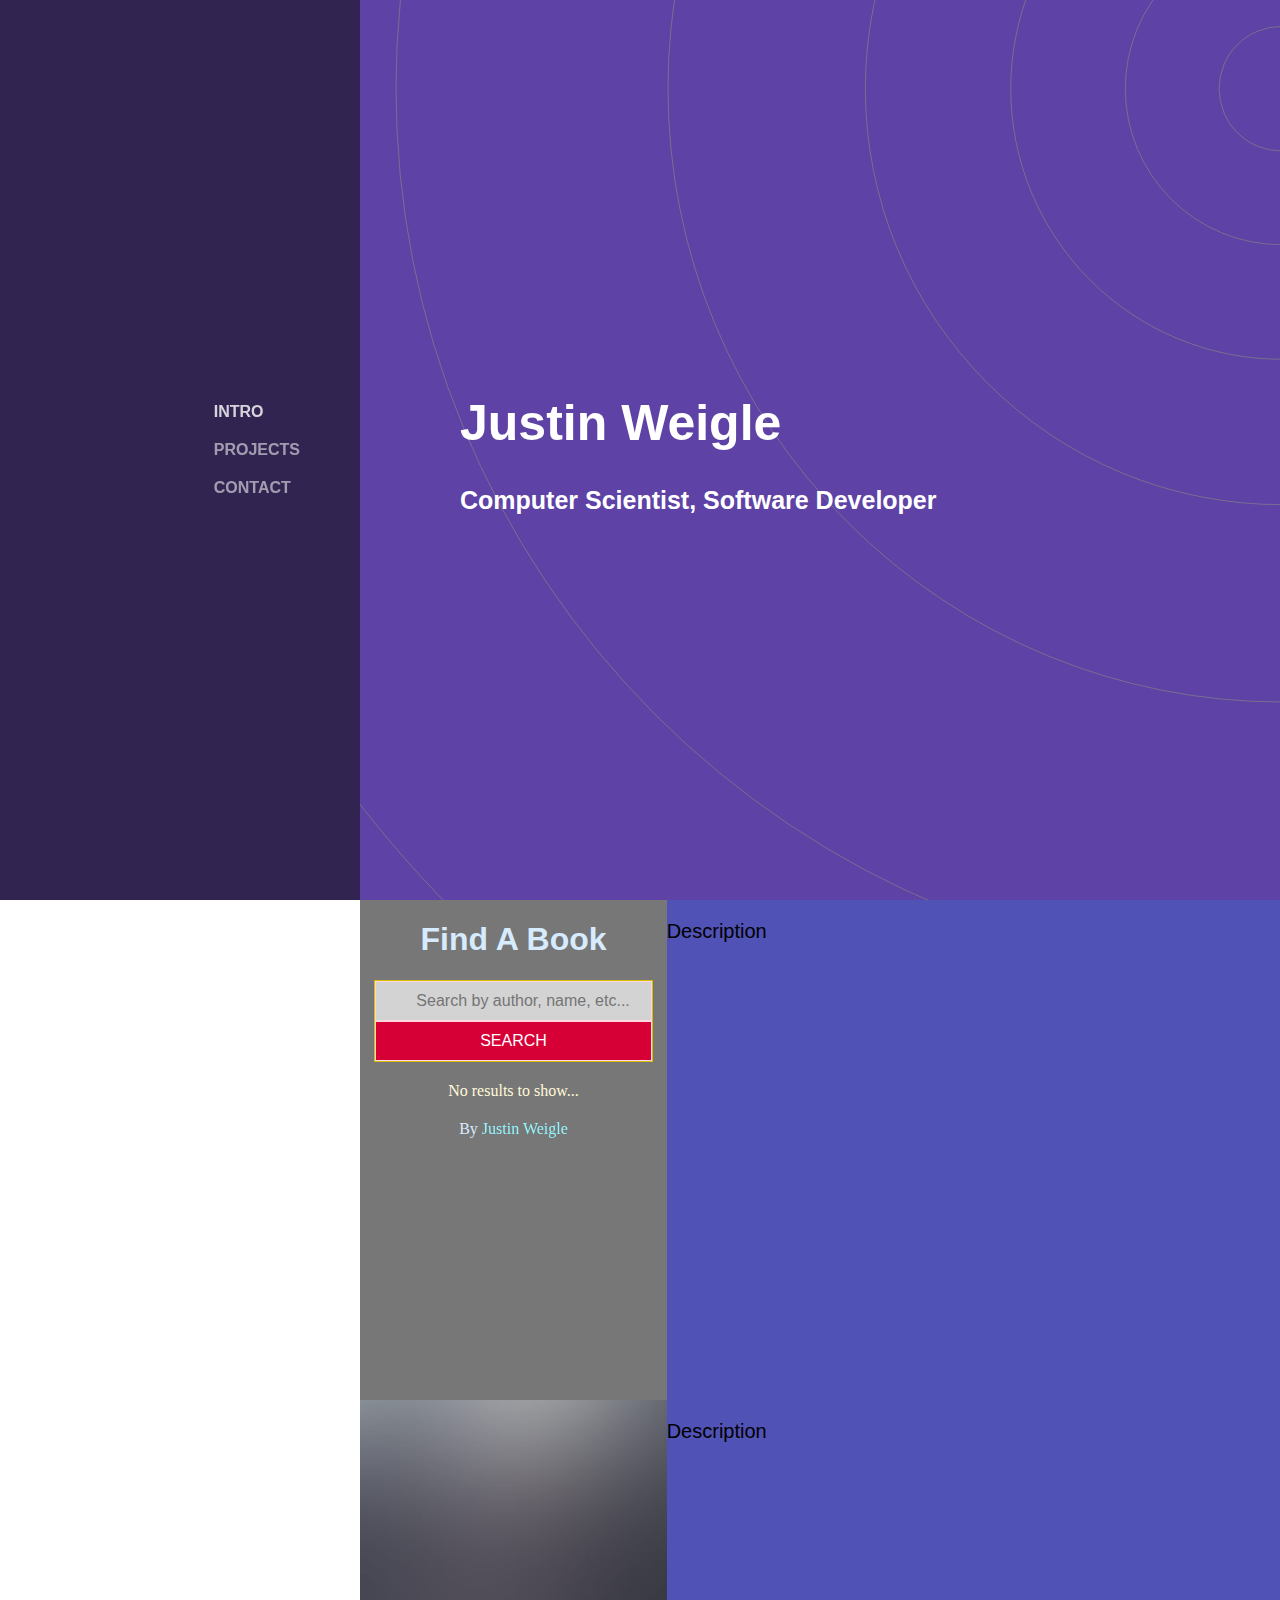
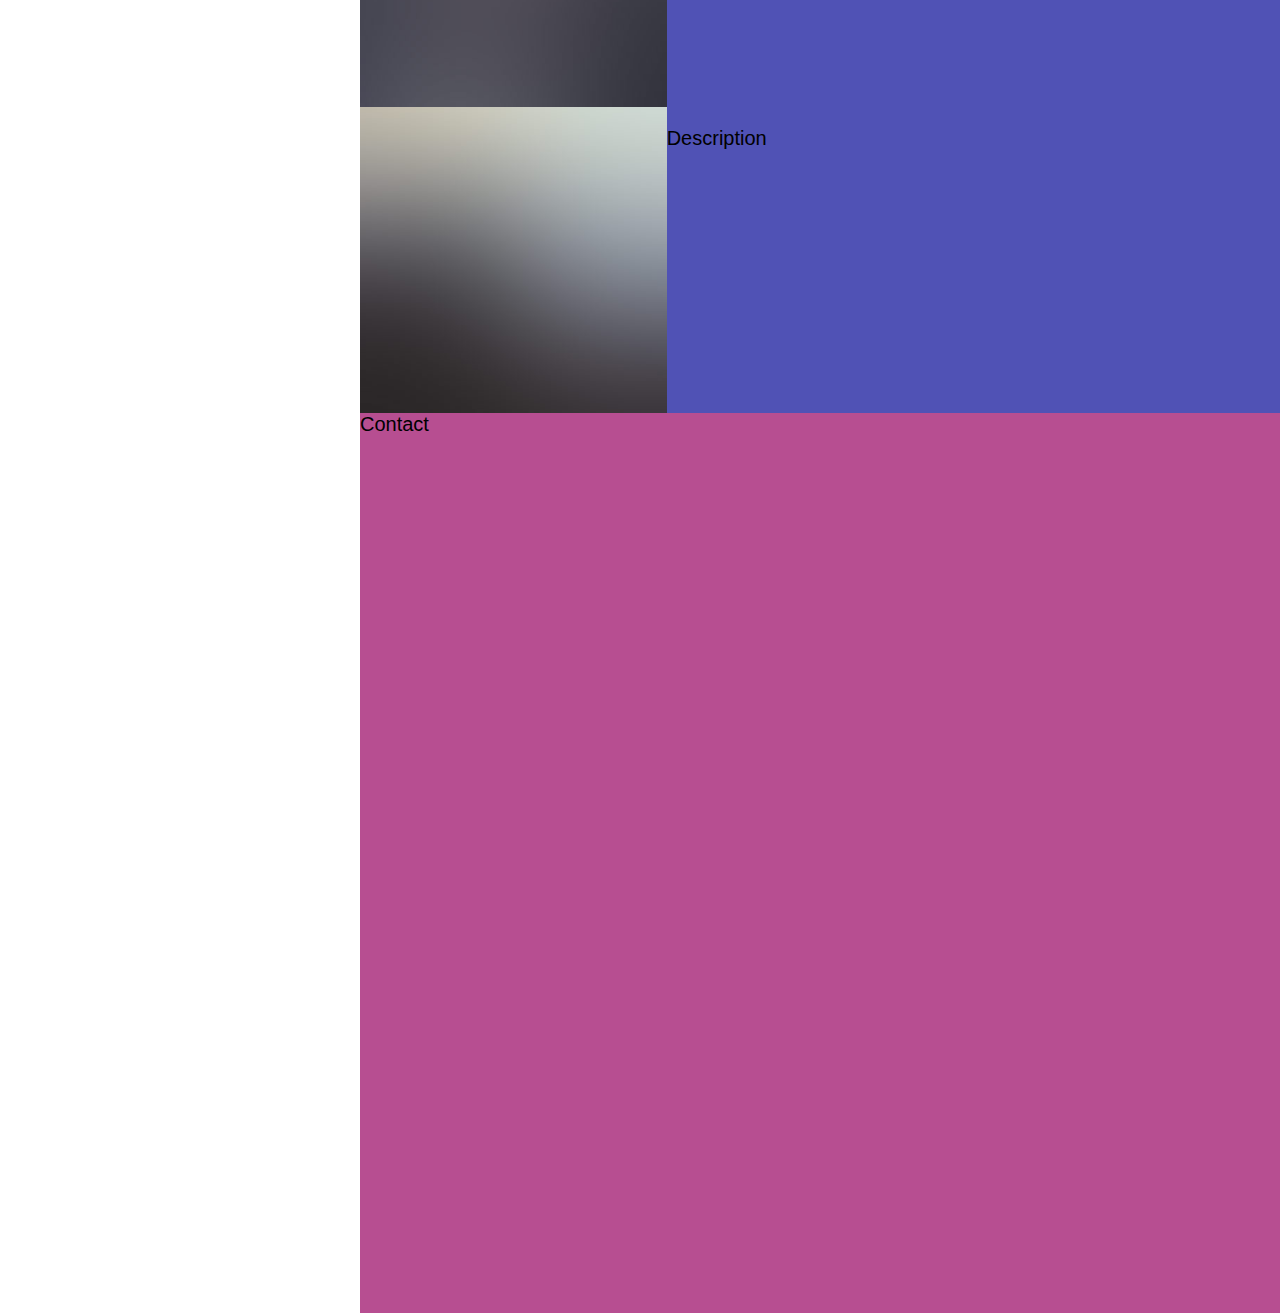
==== index.html @ fffc5324 "complete rework of things and added book finder iframe" ====
<!DOCTYPE HTML>

<html>
	<head>
		<title>Justin Weigle Portfolio</title>
		<meta charset="utf-8" />
		<meta name="viewport" content="width=device-width, initial-scale=1, user-scalable=no" />
		<link rel="stylesheet" href="css/main.css" />
		<!--noscript><link rel="stylesheet" href="css/noscript.css" /></noscript>-->
	</head>

	<body>
		<div class="wrapper">
			<!-- Sidebar / Header -->
			<section id="navigation">
				<div class="inner">
					<nav>
						<ul>
							<li>
                <a href="#hero" onclick="event.preventDefault(); setActiveNav(this); smoothScrollTo('hero');">Intro</a>
              </li>
							<li>
                <a href="#projects" onclick="event.preventDefault(); setActiveNav(this); smoothScrollTo('projects');">Projects</a>
              </li>
							<li>
                <a href="#contact" onclick="event.preventDefault(); setActiveNav(this); smoothScrollTo('contact');">Contact</a>
              </li>
						</ul>
					</nav>
				</div>
			</section>

      <!-- Content -->
			<div class="content-wrapper">

        <div id="hero" class="content-section">
          <div class="inner">
            <h1>Justin Weigle</h1>
            <h3>Computer Scientist, Software Developer</h3>
            <p>
            </p>
          </div>
        </div>

				<div id="projects" class="content-section">
					<div class="row">
						<div class="column">
							<div class="project-image">
								<iframe src="./projects/find-a-book/index.html" width="100%" height="500px"></iframe>
							</div>
						</div>
						<div class="double-column">
							<div class="project-description">
								<p>Description</p>
							</div>
						</div>
					</div>
					<div class="row">
						<div class="column">
							<div class="project-image">
								<img src="img/pic02.jpg"/>
							</div>
						</div>
						<div class="double-column">
							<div class="project-description">
								<p>Description</p>
							</div>
						</div>
					</div>
					<div class="row">
						<div class="column">
							<div class="project-image">
								<img src="img/pic03.jpg"/>
							</div>
						</div>
						<div class="double-column">
							<div class="project-description">
                <p>Description</p>
							</div>
						</div>
					</div>
				</div>

				<div id="contact" class="content-section">
					<div class="row">
						<div class="column">
							Contact
						</div>
					</div>
				</div>

			</div>
		</div>

		<script src="js/main.js"></script>
	</body>
</html>
---- css/main.css ----
html {
  font-size: 1.25em;
}

body {
  margin: 0;
  padding: 0;
}

.wrapper {
  margin: 0;
  padding: 0;
  width: 100%;
  font-family: Arial, Helvetica, sans-serif;
}
.wrapper iframe {
  border: none;
}

.row {
  display: flex;
  flex-direction: row;
  flex-wrap: wrap;
  width: 100%;
  min-height: 100px;
}

.column {
  display: flex;
  flex-direction: column;
  flex-basis: 100%;
}

.double-column {
  display: flex;
  flex-direction: column;
}

#navigation {
  display: none;
  position: fixed;
  top: 0;
  left: 0;
  background-color: #312450;
}
#navigation nav ul {
  list-style: none;
  padding: 0;
}
#navigation nav ul li {
  display: inline;
  margin: 1rem;
  padding: 0;
}
#navigation nav ul li.active a {
  filter: opacity(80%);
}
#navigation nav ul li a {
  display: inline;
  font-size: 0.8rem;
  font-weight: bold;
  text-decoration: none;
  text-transform: uppercase;
  color: white;
  filter: opacity(55%);
}
#navigation nav ul li a:hover {
  filter: opacity(90%);
}

@media screen and (min-width: 736px) {
  .column {
    flex: 1;
  }

  .double-column {
    flex: 2;
  }

  #navigation {
    display: flex;
    flex-direction: row;
    width: 100%;
    height: 3rem;
    justify-content: center;
  }

  .content-wrapper {
    margin-top: 3rem;
  }
}
@media screen and (min-width: 1280px) {
  #navigation {
    flex-direction: column;
    width: 18rem;
    height: 100vh;
    align-items: flex-end;
  }
  #navigation .inner {
    margin-right: 2rem;
  }
  #navigation .inner nav ul {
    text-align: right;
  }
  #navigation .inner nav ul li {
    display: flex;
  }

  .content-wrapper {
    width: calc(100%-18rem);
    margin-top: 0;
    margin-left: 18rem;
  }
}
.content-wrapper {
  display: flex;
  flex-direction: column;
}

#hero {
  min-height: 100vh;
  display: flex;
  align-items: center;
  background-color: #5E42A6;
  color: white;
  background-attachment: fixed;
  background-image: url("../img/circles.svg");
  background-position: top right;
  background-repeat: no-repeat;
  background-size: 100% 100%;
}
#hero .inner {
  margin: 5rem;
}
#hero .inner h1 {
  font-size: 2.5rem;
}
#hero .inner h3 {
  font-size: 1.25rem;
}

#projects {
  min-height: 100vh;
  background-color: #5052B5;
  display: flex;
  flex-direction: column;
}
#projects .project-image {
  display: flex;
  width: 100%;
  min-width: 300px;
}
#projects .project-image img {
  width: 100%;
  min-width: 300px;
}

#contact {
  min-height: 100vh;
  background-color: #B74E91;
}

/*#hero {
  min-height: 100vh;
  background: color(accent1);
  background-attachment: fixed;
  background-image: url("../img/circles.svg");
  background-position: top right;
  background-repeat: no-repeat;
  background-size: 100% 100%;

  font-family: arial;
  color: white;

  > .inner {
    display: flex;
    flex-direction: column;
    justify-content: center;
    padding: 0 5em 0 5em;
    width: calc(100% - 10em);
    min-height: 100%;
  }
  h1 {
    font-size: 2.5em;
  }
  h3 {
    font-size: 1.25em;
  }
}

#projects {
  min-height: 100vh;
  background: color(accent2-alt);

  .project-image {
    img {
      max-width: 100%;
    }
  }
}

#blog {
  min-height: 100vh;
  background: color(accent2-alt);
}

#contact {
  min-height: 100vh;
  background: color(accent3-alt);
}

#navigation {
  position: fixed;
  top: 0;
  left: 0;
  background: color(bg);
  height: 50px;
  width: 100%;
  overflow-x: hidden;
  overflow-y: auto;

  nav {
    ul {
      list-style: none;
      padding: 0;

      li {
        margin: 1.5em 0 0 0;
        list-style-type: none;
        padding: 0;
        position: relative;

        &:first-child {
          margin: 0;
        }
      }
    }

    a {
      border: 0;
      display: block;
      font-size: 0.6em;
      font-weight: bold;
      letter-spacing: 0.25em;
      line-height: 1.75;
      outline: 0;
      padding: 1.35em 0;
      position: relative;
      text-decoration: none;
      text-transform: uppercase;

      &:link, &:visited {
        color: gray;
      }
      &:hover {
        color: white;
      }
      &:active {
        color: color(accent1);
      }
    }
  }

}

.content-wrapper {
  display: flex;
  flex-direction: column;
  flex-basis: 100%;
}

.row {
  display: flex;
  flex-direction: row;
  flex-wrap: wrap;
  width: 100%;
  min-height: 100px;
}

.column {
  display: flex;
  flex-direction: column;
  flex-basis: 100%;
}

@media screen and (max-width: $widthSmall) {
  #navigation {
    display: none;
  }
}

@media screen and (min-width: $widthSmall) and (max-width: $widthLarge) {
  .content-wrapper {
    margin-top: 50px;
  }

  #navigation {
    overflow: hidden;
    display: flex;
    flex-direction: column;
    justify-content: center;
    align-items: center;
    max-height: 50px;

    ul {
      padding: 0;
      margin: 0;
    }

    li {
      max-height: 50px;
      font-family: arial;
      font-size: 1.25em;
      display: inline-flex;
      margin: 0;

      a {
        padding: 0;
        margin: 1em;
      }
    }
  }
}

@media screen and (min-width: $widthSmall) {
  .column {
    flex: 1;
  }
  .double-column {
    flex: 2;
  }
}

@media screen and (min-width: $widthLarge) {
  .content-wrapper {
    font-size: 22px;
    margin-left: 18em;
  }

  #navigation {
    position: fixed;
    top: 0;
    left: 0;
    display: flex;
    align-items: center;
    text-align: right;
    font-family: arial;
    font-size: 22px;
    width: 18em;
    height: 100vh;

    > .inner {
      display: flex;
      flex-direction: column;
      justify-content: center;
      padding: 0 2.5em 0 2.5em;
      width: calc(100% - 5em);
      min-height: 100%;
    }

    nav a {
      transition: color 0.2s ease;
    }

    nav a:after {
      background-image: linear-gradient(to right, #5e42a6, #b74e91);
      transition: max-width 0.2s ease;
    }
    nav a:before {
      background: #3c2c62;
    }
    nav a:before, nav a:after {
			border-radius: 0.2em;
			bottom: 0;
			content: '';
			height: 0.2em;
			position: absolute;
			right: 0;
			width: 100%;
    }

    nav a.active:after {
      max-width: 100%;
    }
  }
}

*/

/*# sourceMappingURL=main.css.map */
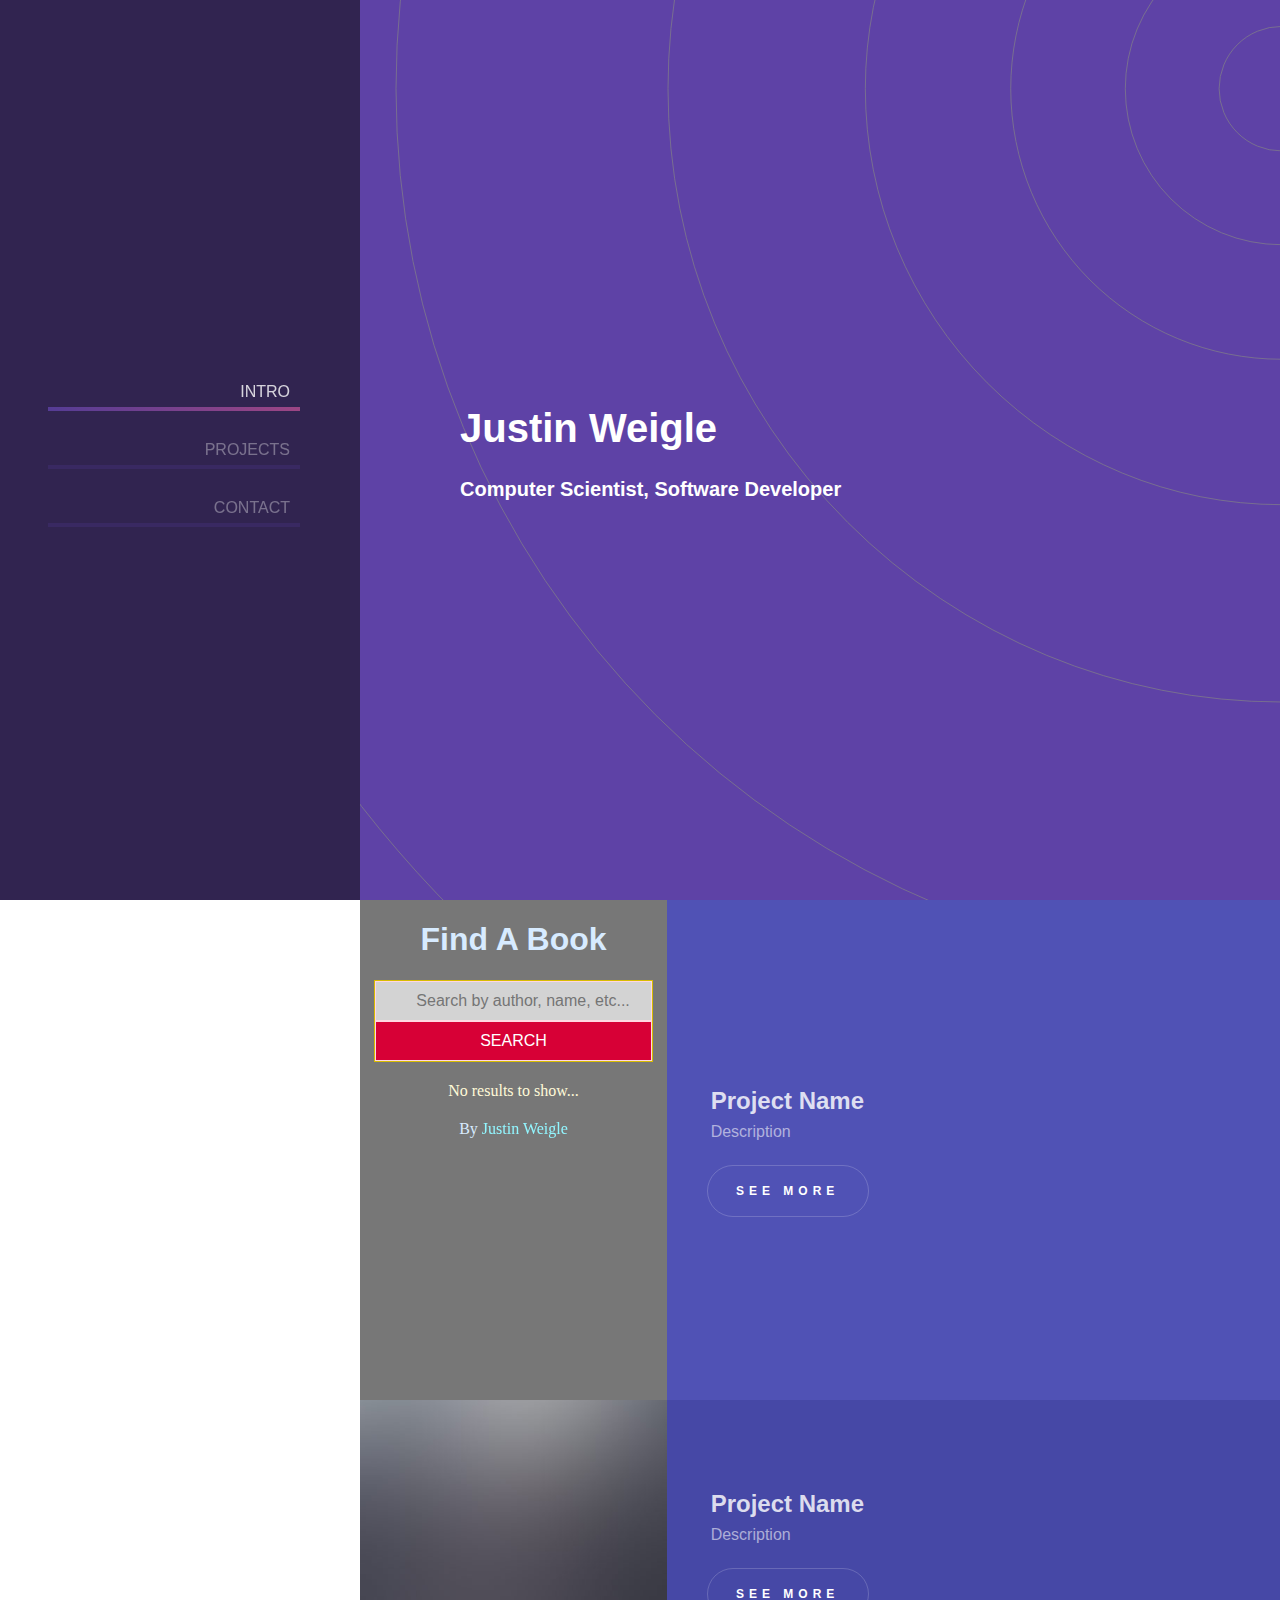
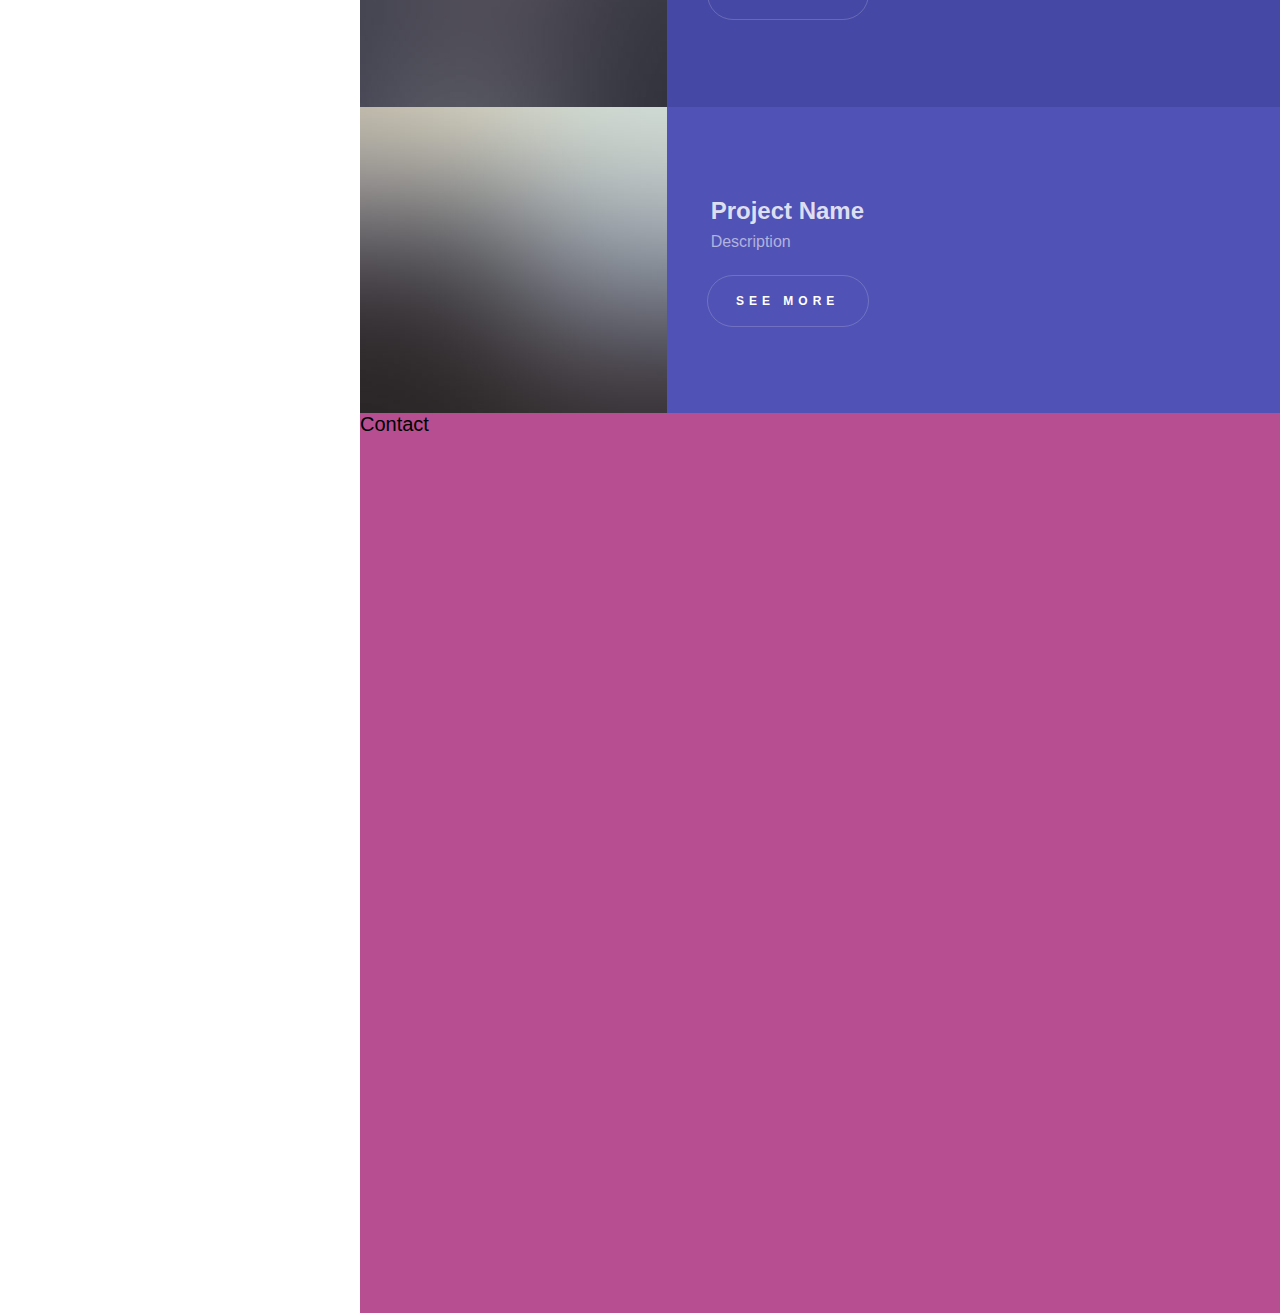
==== commit ac3e16b4: "updated active nav handling, converted projects to grid, added 'buttons' with placeholder links" ====
--- a/index.html
+++ b/index.html
@@ -35,58 +35,42 @@
 
         <div id="hero" class="content-section">
           <div class="inner">
-            <h1>Justin Weigle</h1>
-            <h3>Computer Scientist, Software Developer</h3>
+            <h1>Justin&nbsp;Weigle</h1>
+            <h3>Computer&nbsp;Scientist, Software&nbsp;Developer</h3>
             <p>
             </p>
           </div>
         </div>
 
 				<div id="projects" class="content-section">
-					<div class="row">
-						<div class="column">
-							<div class="project-image">
-								<iframe src="./projects/find-a-book/index.html" width="100%" height="500px"></iframe>
-							</div>
-						</div>
-						<div class="double-column">
-							<div class="project-description">
-								<p>Description</p>
-							</div>
-						</div>
-					</div>
-					<div class="row">
-						<div class="column">
-							<div class="project-image">
-								<img src="img/pic02.jpg"/>
-							</div>
-						</div>
-						<div class="double-column">
-							<div class="project-description">
-								<p>Description</p>
-							</div>
-						</div>
-					</div>
-					<div class="row">
-						<div class="column">
-							<div class="project-image">
-								<img src="img/pic03.jpg"/>
-							</div>
-						</div>
-						<div class="double-column">
-							<div class="project-description">
-                <p>Description</p>
-							</div>
-						</div>
-					</div>
+          <div class="project-image">
+            <iframe src="./projects/find-a-book/index.html" width="100%" height="500px"></iframe>
+          </div>
+          <div class="project-description">
+            <h2>Project Name</h2>
+            <p>Description</p>
+            <a href="https://j-weigle.github.io/projects/find-a-book" class="button">SEE MORE</a>
+          </div>
+          <div class="project-image">
+            <img src="img/pic02.jpg"/>
+          </div>
+          <div class="project-description">
+            <h2>Project Name</h2>
+            <p>Description</p>
+            <a href="https://j-weigle.github.io/projects/find-a-book" class="button">SEE MORE</a>
+          </div>
+          <div class="project-image">
+            <img src="img/pic03.jpg"/>
+          </div>
+          <div class="project-description">
+            <h2>Project Name</h2>
+            <p>Description</p>
+            <a href="https://j-weigle.github.io/projects/find-a-book" class="button">SEE MORE</a>
+          </div>
 				</div>
 
 				<div id="contact" class="content-section">
-					<div class="row">
-						<div class="column">
-							Contact
-						</div>
-					</div>
+          Contact
 				</div>
 
 			</div>
--- a/css/main.css
+++ b/css/main.css
@@ -15,25 +15,6 @@
 }
 .wrapper iframe {
   border: none;
-}
-
-.row {
-  display: flex;
-  flex-direction: row;
-  flex-wrap: wrap;
-  width: 100%;
-  min-height: 100px;
-}
-
-.column {
-  display: flex;
-  flex-direction: column;
-  flex-basis: 100%;
-}
-
-.double-column {
-  display: flex;
-  flex-direction: column;
 }
 
 #navigation {
@@ -42,6 +23,7 @@
   top: 0;
   left: 0;
   background-color: #312450;
+  justify-content: center;
 }
 #navigation nav ul {
   list-style: none;
@@ -58,69 +40,26 @@
 #navigation nav ul li a {
   display: inline;
   font-size: 0.8rem;
-  font-weight: bold;
   text-decoration: none;
   text-transform: uppercase;
   color: white;
-  filter: opacity(55%);
-}
-#navigation nav ul li a:hover {
-  filter: opacity(90%);
-}
-
-@media screen and (min-width: 736px) {
-  .column {
-    flex: 1;
-  }
-
-  .double-column {
-    flex: 2;
-  }
-
-  #navigation {
-    display: flex;
-    flex-direction: row;
-    width: 100%;
-    height: 3rem;
-    justify-content: center;
-  }
-
-  .content-wrapper {
-    margin-top: 3rem;
-  }
-}
-@media screen and (min-width: 1280px) {
-  #navigation {
-    flex-direction: column;
-    width: 18rem;
-    height: 100vh;
-    align-items: flex-end;
-  }
-  #navigation .inner {
-    margin-right: 2rem;
-  }
-  #navigation .inner nav ul {
-    text-align: right;
-  }
-  #navigation .inner nav ul li {
-    display: flex;
-  }
-
-  .content-wrapper {
-    width: calc(100%-18rem);
-    margin-top: 0;
-    margin-left: 18rem;
-  }
-}
+  filter: opacity(35%);
+}
+@media (hover: hover) and (pointer: fine) {
+  #navigation nav ul li a:hover {
+    filter: opacity(90%);
+  }
+}
+
 .content-wrapper {
   display: flex;
   flex-direction: column;
 }
 
 #hero {
+  display: flex;
+  align-items: center;
   min-height: 100vh;
-  display: flex;
-  align-items: center;
   background-color: #5E42A6;
   color: white;
   background-attachment: fixed;
@@ -130,29 +69,48 @@
   background-size: 100% 100%;
 }
 #hero .inner {
-  margin: 5rem;
+  margin: 1.25rem;
 }
 #hero .inner h1 {
-  font-size: 2.5rem;
+  font-size: 1.8rem;
 }
 #hero .inner h3 {
-  font-size: 1.25rem;
+  font-size: 0.9rem;
 }
 
 #projects {
-  min-height: 100vh;
+  display: grid;
+  grid-template-columns: auto;
   background-color: #5052B5;
-  display: flex;
-  flex-direction: column;
+}
+#projects div {
+  display: flex;
 }
 #projects .project-image {
-  display: flex;
   width: 100%;
   min-width: 300px;
 }
 #projects .project-image img {
   width: 100%;
-  min-width: 300px;
+}
+#projects .project-description {
+  display: flex;
+  flex-direction: column;
+  justify-content: center;
+  padding: 1rem 2rem;
+}
+#projects .project-description h2 {
+  color: #FFFFFFd0;
+  margin: 0.2rem;
+  font-size: 1.2rem;
+}
+#projects .project-description p {
+  color: #FFFFFF90;
+  margin: 0.2rem;
+  font-size: 0.8rem;
+}
+#projects .project-description a {
+  margin-top: 1rem;
 }
 
 #contact {
@@ -160,231 +118,130 @@
   background-color: #B74E91;
 }
 
-/*#hero {
-  min-height: 100vh;
-  background: color(accent1);
-  background-attachment: fixed;
-  background-image: url("../img/circles.svg");
-  background-position: top right;
-  background-repeat: no-repeat;
-  background-size: 100% 100%;
-
-  font-family: arial;
-  color: white;
-
-  > .inner {
-    display: flex;
-    flex-direction: column;
-    justify-content: center;
-    padding: 0 5em 0 5em;
-    width: calc(100% - 10em);
-    min-height: 100%;
-  }
-  h1 {
-    font-size: 2.5em;
-  }
-  h3 {
-    font-size: 1.25em;
-  }
-}
-
-#projects {
-  min-height: 100vh;
-  background: color(accent2-alt);
-
-  .project-image {
-    img {
-      max-width: 100%;
-    }
-  }
-}
-
 #blog {
   min-height: 100vh;
-  background: color(accent2-alt);
-}
-
-#contact {
-  min-height: 100vh;
-  background: color(accent3-alt);
-}
-
-#navigation {
-  position: fixed;
-  top: 0;
-  left: 0;
-  background: color(bg);
-  height: 50px;
-  width: 100%;
-  overflow-x: hidden;
-  overflow-y: auto;
-
-  nav {
-    ul {
-      list-style: none;
-      padding: 0;
-
-      li {
-        margin: 1.5em 0 0 0;
-        list-style-type: none;
-        padding: 0;
-        position: relative;
-
-        &:first-child {
-          margin: 0;
-        }
-      }
-    }
-
-    a {
-      border: 0;
-      display: block;
-      font-size: 0.6em;
-      font-weight: bold;
-      letter-spacing: 0.25em;
-      line-height: 1.75;
-      outline: 0;
-      padding: 1.35em 0;
-      position: relative;
-      text-decoration: none;
-      text-transform: uppercase;
-
-      &:link, &:visited {
-        color: gray;
-      }
-      &:hover {
-        color: white;
-      }
-      &:active {
-        color: color(accent1);
-      }
-    }
-  }
-
-}
-
-.content-wrapper {
-  display: flex;
-  flex-direction: column;
-  flex-basis: 100%;
-}
-
-.row {
-  display: flex;
-  flex-direction: row;
-  flex-wrap: wrap;
-  width: 100%;
-  min-height: 100px;
-}
-
-.column {
-  display: flex;
-  flex-direction: column;
-  flex-basis: 100%;
-}
-
-@media screen and (max-width: $widthSmall) {
+}
+
+.button {
+  width: 8rem;
+  height: 2.5rem;
+  line-height: 2.5rem;
+  background-color: transparent;
+  border: 1px solid #FFFFFF2F;
+  border-radius: 3rem;
+  color: white;
+  cursor: pointer;
+  font-size: 0.6rem;
+  font-weight: bold;
+  letter-spacing: 0.25rem;
+  outline: 0;
+  text-align: center;
+  text-decoration: none;
+  text-transform: uppercase;
+  white-space: nowrap;
+}
+
+@media screen and (min-width: 360px) {
+  #hero .inner {
+    margin: 2rem;
+  }
+}
+@media screen and (min-width: 736px) {
+  #projects {
+    grid-template-columns: 1fr 2fr;
+  }
+  #projects div:nth-of-type(4n) {
+    background-color: #4648a6;
+  }
+
   #navigation {
-    display: none;
-  }
-}
-
-@media screen and (min-width: $widthSmall) and (max-width: $widthLarge) {
+    display: flex;
+    width: 100%;
+    height: 3rem;
+  }
+
   .content-wrapper {
-    margin-top: 50px;
-  }
-
+    margin-top: 3rem;
+  }
+
+  #hero .inner {
+    margin: 5rem;
+  }
+  #hero .inner h1 {
+    font-size: 2rem;
+  }
+  #hero .inner h3 {
+    font-size: 1rem;
+  }
+}
+@media screen and (min-width: 1280px) {
   #navigation {
-    overflow: hidden;
-    display: flex;
     flex-direction: column;
-    justify-content: center;
-    align-items: center;
-    max-height: 50px;
-
-    ul {
-      padding: 0;
-      margin: 0;
-    }
-
-    li {
-      max-height: 50px;
-      font-family: arial;
-      font-size: 1.25em;
-      display: inline-flex;
-      margin: 0;
-
-      a {
-        padding: 0;
-        margin: 1em;
-      }
-    }
-  }
-}
-
-@media screen and (min-width: $widthSmall) {
-  .column {
-    flex: 1;
-  }
-  .double-column {
-    flex: 2;
-  }
-}
-
-@media screen and (min-width: $widthLarge) {
+    width: 18rem;
+    height: 100vh;
+    align-items: flex-end;
+  }
+  #navigation .inner {
+    margin-right: 2rem;
+    width: calc(100% - 2rem);
+  }
+  #navigation .inner nav ul {
+    text-align: right;
+  }
+  #navigation .inner nav ul li {
+    display: block;
+  }
+  #navigation .inner nav ul li a {
+    display: block;
+    padding: 0.5rem;
+  }
+  #navigation .inner nav ul li a:after {
+    background-image: linear-gradient(to right, #5E42A6, #B74E91);
+    transition: width 0.75s ease;
+    width: 0;
+  }
+  #navigation .inner nav ul li a:before {
+    background: #493382;
+    width: 90%;
+  }
+  #navigation .inner nav ul li a:after, #navigation .inner nav ul li a:before {
+    bottom: 0;
+    content: "";
+    height: 0.2rem;
+    position: absolute;
+    right: 0;
+  }
+  #navigation .inner nav ul li.active a:after {
+    width: 90%;
+  }
+
   .content-wrapper {
-    font-size: 22px;
-    margin-left: 18em;
-  }
-
+    width: calc(100%-18rem);
+    margin-top: 0;
+    margin-left: 18rem;
+  }
+}
+@media screen and (min-width: 1680px) {
   #navigation {
-    position: fixed;
-    top: 0;
-    left: 0;
-    display: flex;
-    align-items: center;
-    text-align: right;
-    font-family: arial;
-    font-size: 22px;
-    width: 18em;
-    height: 100vh;
-
-    > .inner {
-      display: flex;
-      flex-direction: column;
-      justify-content: center;
-      padding: 0 2.5em 0 2.5em;
-      width: calc(100% - 5em);
-      min-height: 100%;
-    }
-
-    nav a {
-      transition: color 0.2s ease;
-    }
-
-    nav a:after {
-      background-image: linear-gradient(to right, #5e42a6, #b74e91);
-      transition: max-width 0.2s ease;
-    }
-    nav a:before {
-      background: #3c2c62;
-    }
-    nav a:before, nav a:after {
-			border-radius: 0.2em;
-			bottom: 0;
-			content: '';
-			height: 0.2em;
-			position: absolute;
-			right: 0;
-			width: 100%;
-    }
-
-    nav a.active:after {
-      max-width: 100%;
-    }
-  }
-}
-
-*/
+    width: 20rem;
+  }
+
+  #navigation nav ul li a {
+    font-size: 1rem;
+  }
+
+  .content-wrapper {
+    width: calc(100%-20rem);
+    margin-left: 20rem;
+  }
+
+  #hero .inner h1 {
+    font-size: 2.5rem;
+  }
+  #hero .inner h3 {
+    font-size: 1.25rem;
+  }
+}
+/* TODO set #hero h1 and h3 font size in width-large to current default, and lower the default */
 
 /*# sourceMappingURL=main.css.map */
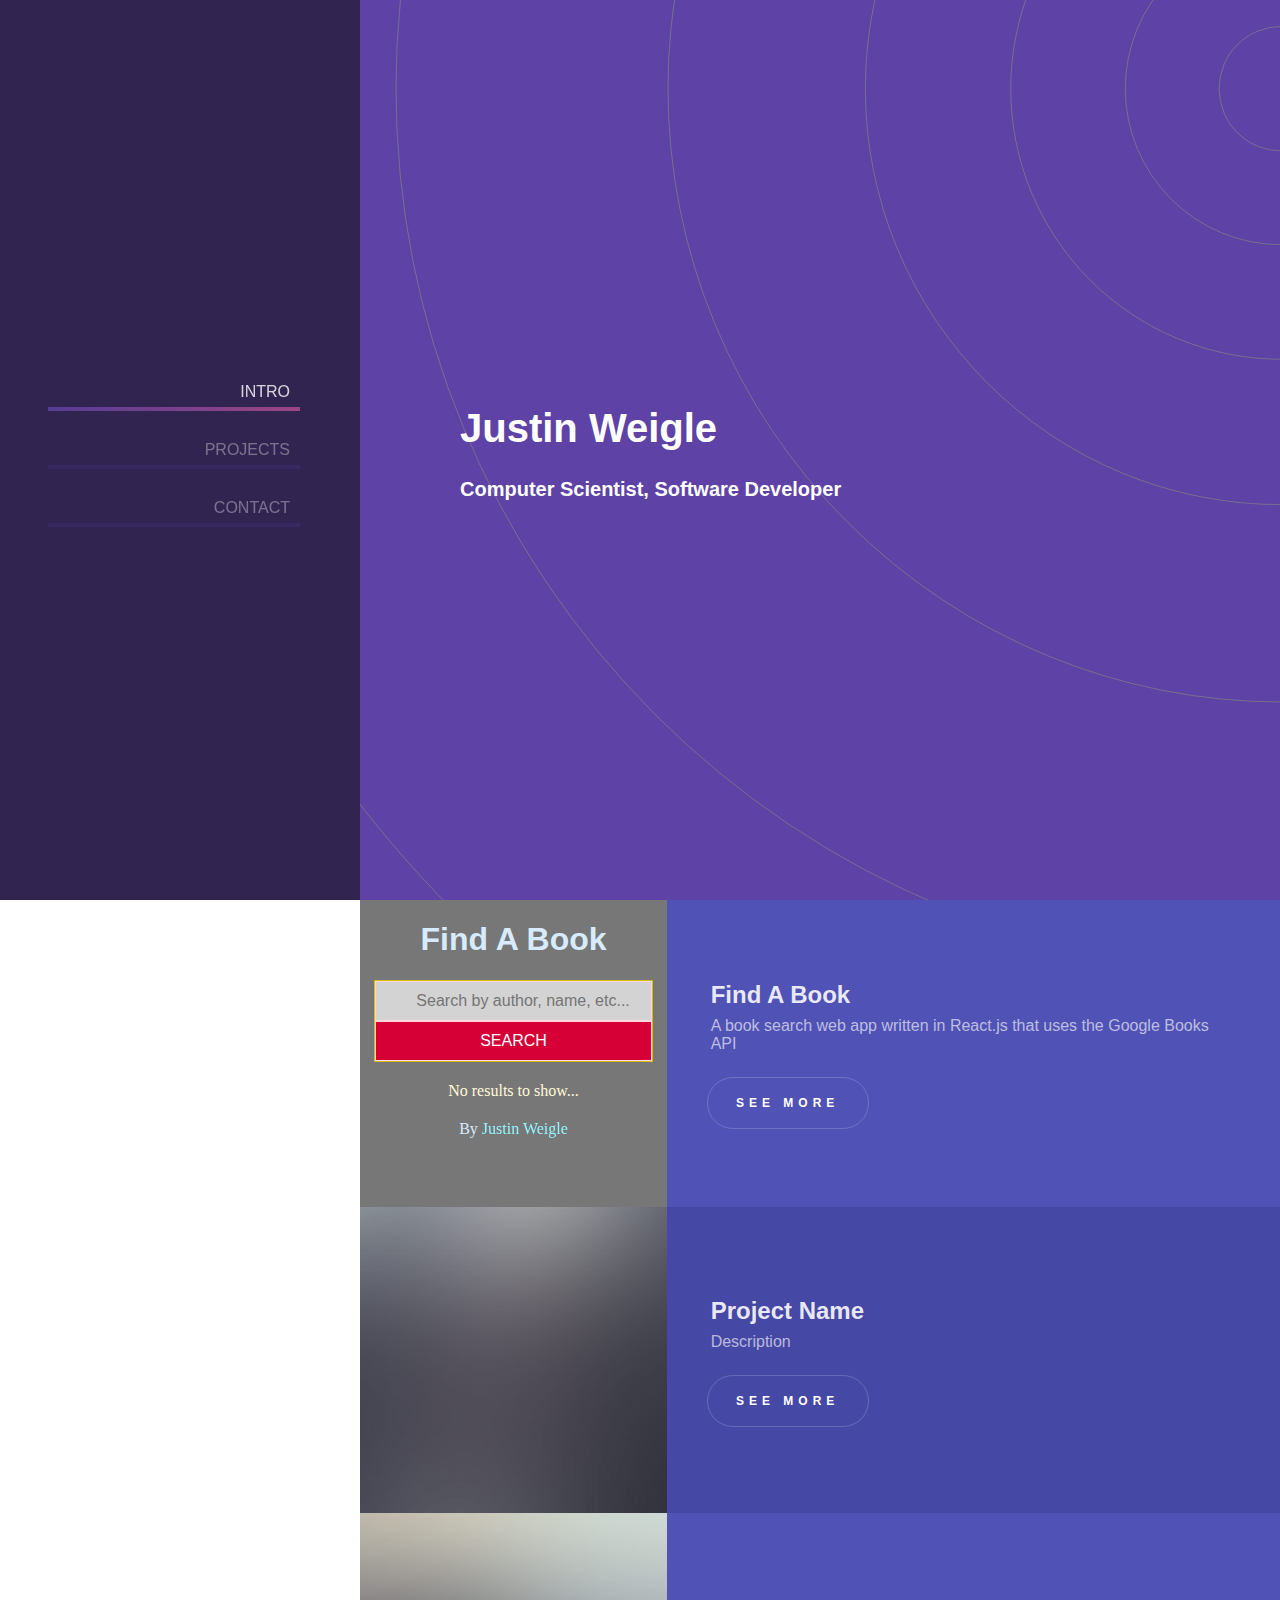
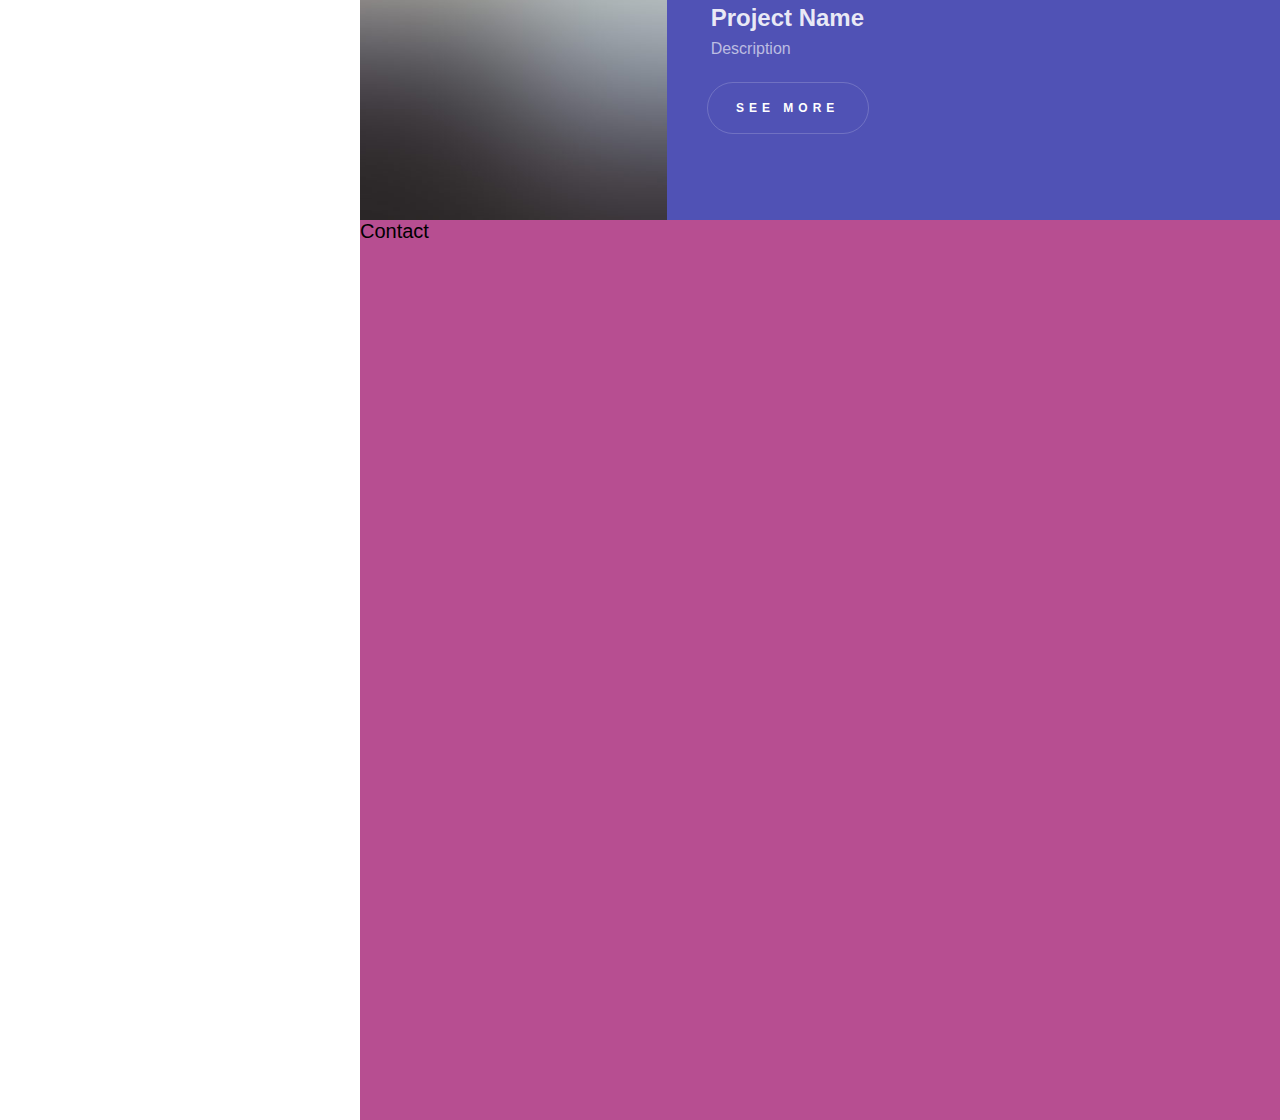
==== commit 3c6e4d9a: "reorganized scss, added description for find a book, and made project 'images' always square regardl" ====
--- a/index.html
+++ b/index.html
@@ -44,11 +44,11 @@
 
 				<div id="projects" class="content-section">
           <div class="project-image">
-            <iframe src="./projects/find-a-book/index.html" width="100%" height="500px"></iframe>
+            <iframe src="./projects/find-a-book/index.html" width="100%" height="100%"></iframe>
           </div>
           <div class="project-description">
-            <h2>Project Name</h2>
-            <p>Description</p>
+            <h2>Find A Book</h2>
+            <p>A book search web app written in React.js that uses the Google Books API</p>
             <a href="https://j-weigle.github.io/projects/find-a-book" class="button">SEE MORE</a>
           </div>
           <div class="project-image">
--- a/css/main.css
+++ b/css/main.css
@@ -83,14 +83,16 @@
   grid-template-columns: auto;
   background-color: #5052B5;
 }
-#projects div {
-  display: flex;
-}
 #projects .project-image {
+  position: relative;
   width: 100%;
   min-width: 300px;
-}
-#projects .project-image img {
+  padding-top: 100%;
+}
+#projects .project-image > * {
+  position: absolute;
+  top: 0;
+  left: 0;
   width: 100%;
 }
 #projects .project-description {
@@ -100,12 +102,12 @@
   padding: 1rem 2rem;
 }
 #projects .project-description h2 {
-  color: #FFFFFFd0;
+  color: #FFFFFFe0;
   margin: 0.2rem;
   font-size: 1.2rem;
 }
 #projects .project-description p {
-  color: #FFFFFF90;
+  color: #FFFFFFa0;
   margin: 0.2rem;
   font-size: 0.8rem;
 }
@@ -197,7 +199,7 @@
   }
   #navigation .inner nav ul li a:after {
     background-image: linear-gradient(to right, #5E42A6, #B74E91);
-    transition: width 0.75s ease;
+    transition: width 0.5s ease;
     width: 0;
   }
   #navigation .inner nav ul li a:before {
@@ -242,6 +244,5 @@
     font-size: 1.25rem;
   }
 }
-/* TODO set #hero h1 and h3 font size in width-large to current default, and lower the default */
 
 /*# sourceMappingURL=main.css.map */
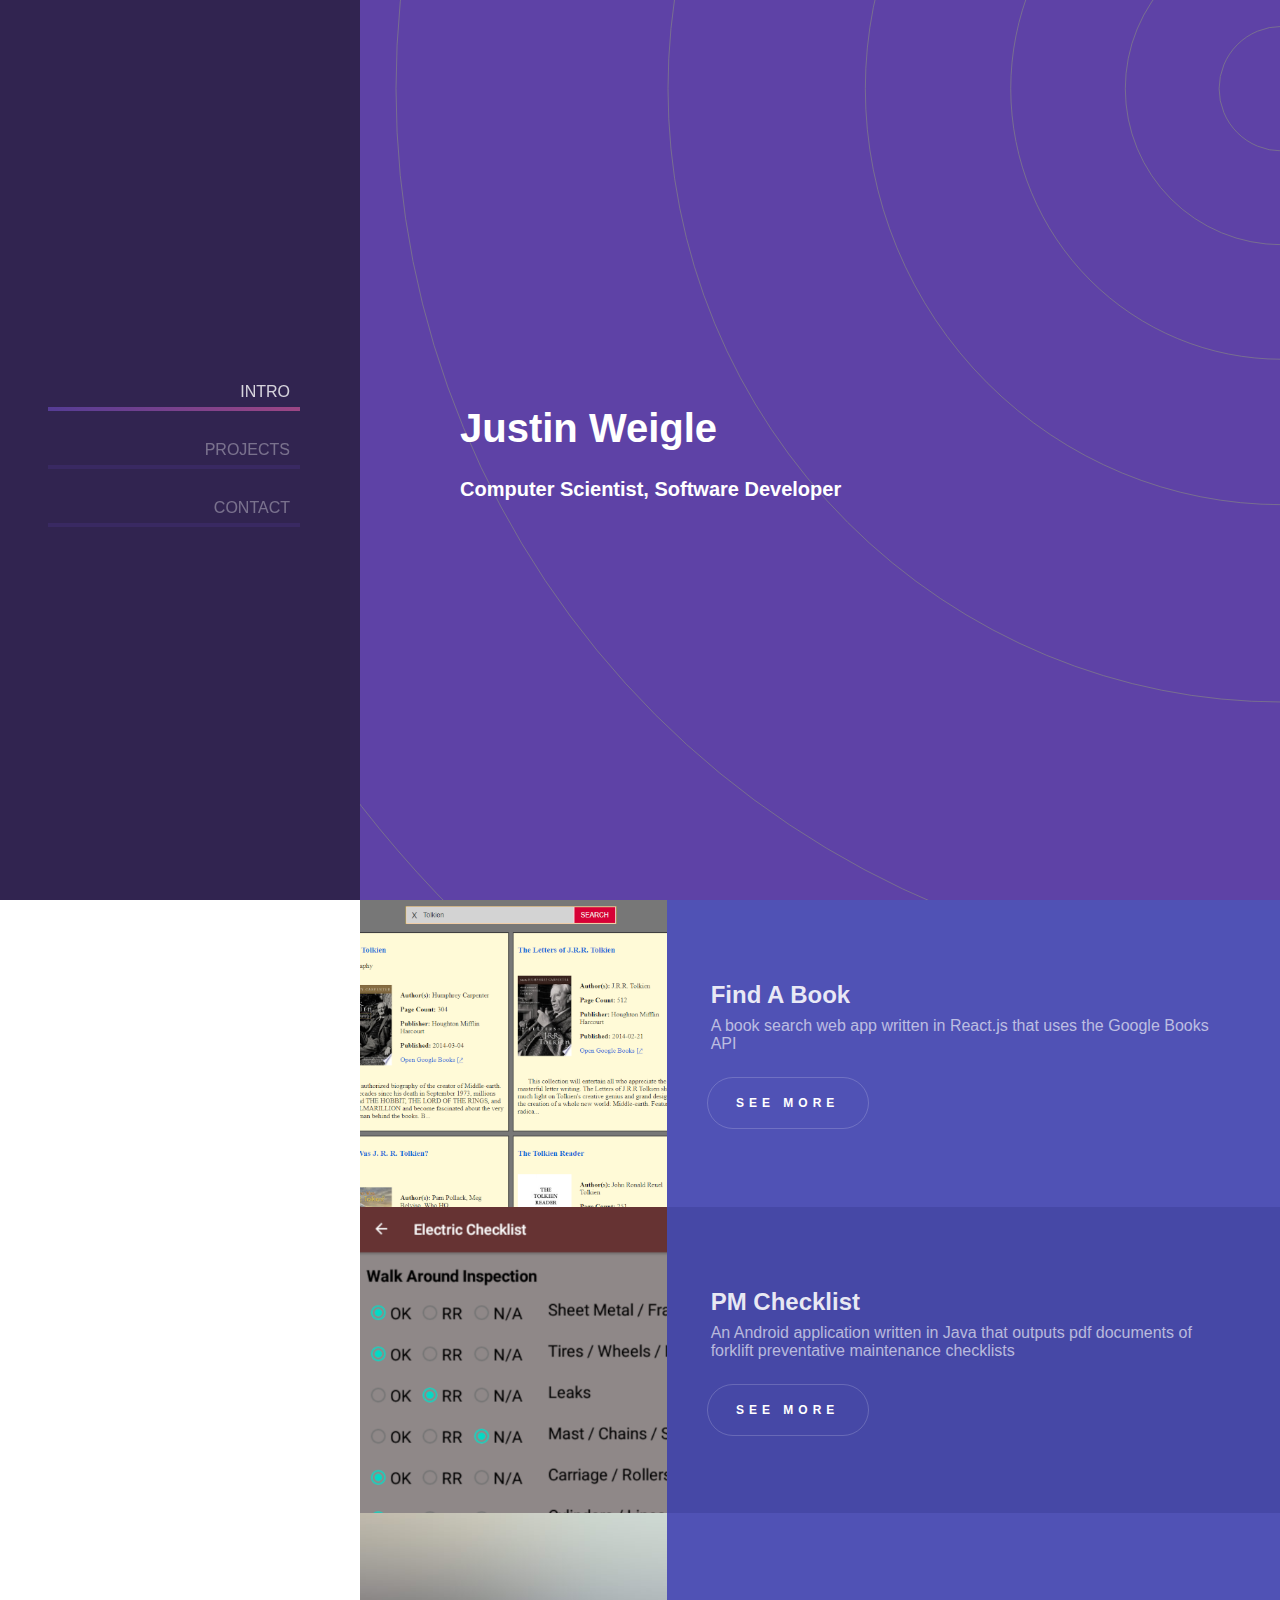
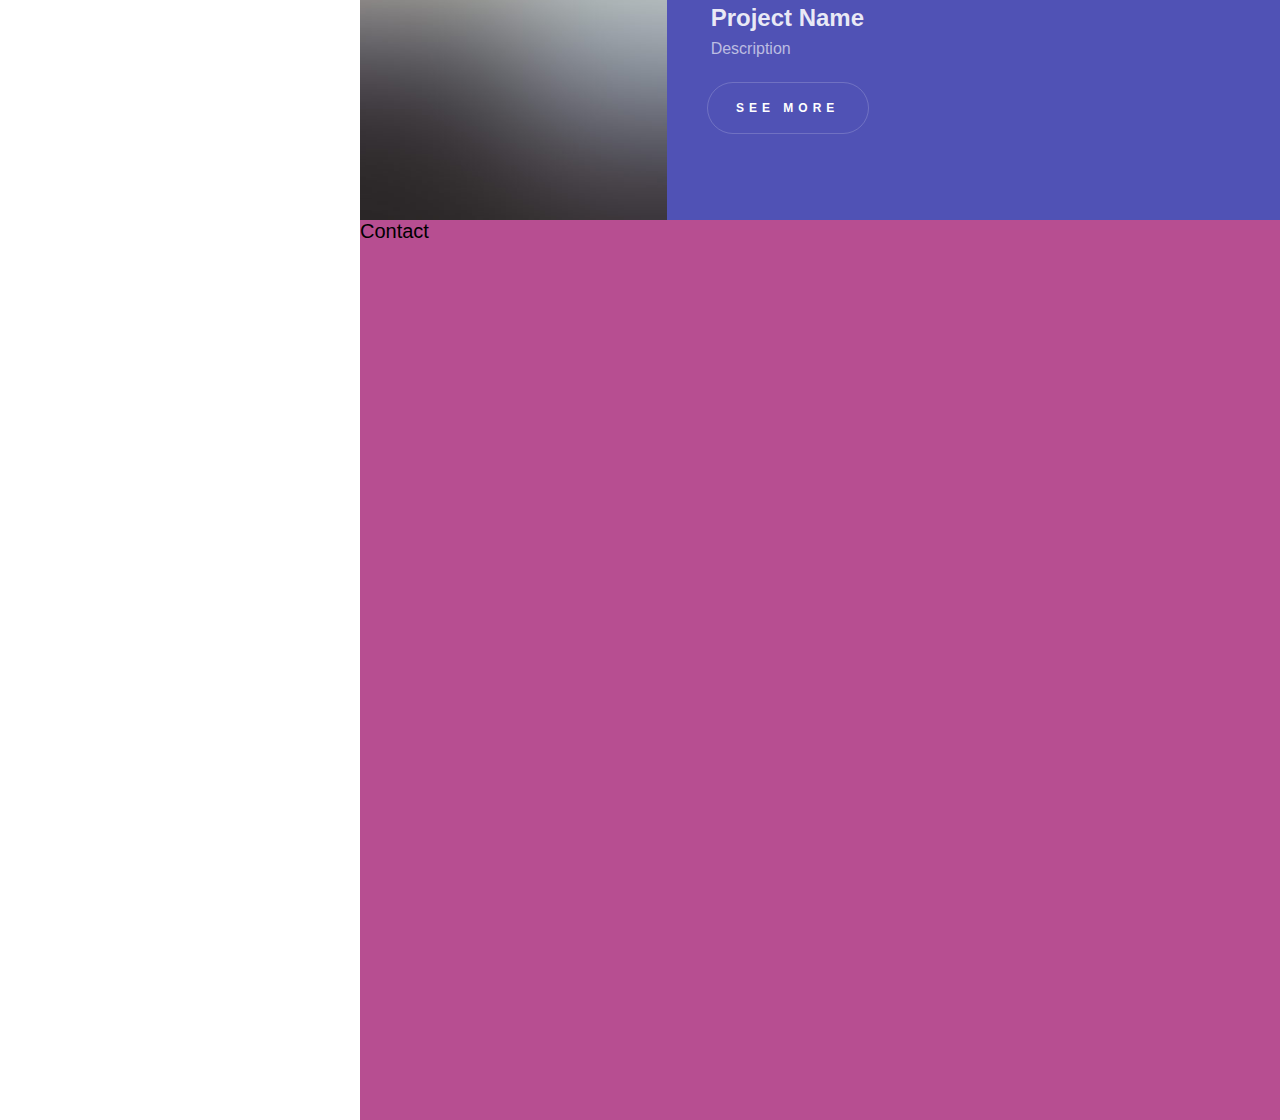
==== commit f41df3c3: "added pages for first 2 projects, and fixed some z-index issues" ====
--- a/index.html
+++ b/index.html
@@ -44,20 +44,20 @@
 
 				<div id="projects" class="content-section">
           <div class="project-image">
-            <iframe src="./projects/find-a-book/index.html" width="100%" height="100%"></iframe>
+            <img src="img/find-a-book.png"/>
           </div>
           <div class="project-description">
             <h2>Find A Book</h2>
             <p>A book search web app written in React.js that uses the Google Books API</p>
-            <a href="https://j-weigle.github.io/projects/find-a-book" class="button">SEE MORE</a>
+            <a href="https://j-weigle.github.io/pages/find-a-book" class="button">SEE MORE</a>
           </div>
           <div class="project-image">
-            <img src="img/pic02.jpg"/>
+            <img src="img/pm-checklist.png"/>
           </div>
           <div class="project-description">
-            <h2>Project Name</h2>
-            <p>Description</p>
-            <a href="https://j-weigle.github.io/projects/find-a-book" class="button">SEE MORE</a>
+            <h2>PM Checklist</h2>
+            <p>An Android application written in Java that outputs pdf documents of forklift preventative maintenance checklists</p>
+            <a href="https://j-weigle.github.io/pages/pm-checklist" class="button">SEE MORE</a>
           </div>
           <div class="project-image">
             <img src="img/pic03.jpg"/>
--- a/css/main.css
+++ b/css/main.css
@@ -24,6 +24,7 @@
   left: 0;
   background-color: #312450;
   justify-content: center;
+  z-index: 100;
 }
 #navigation nav ul {
   list-style: none;
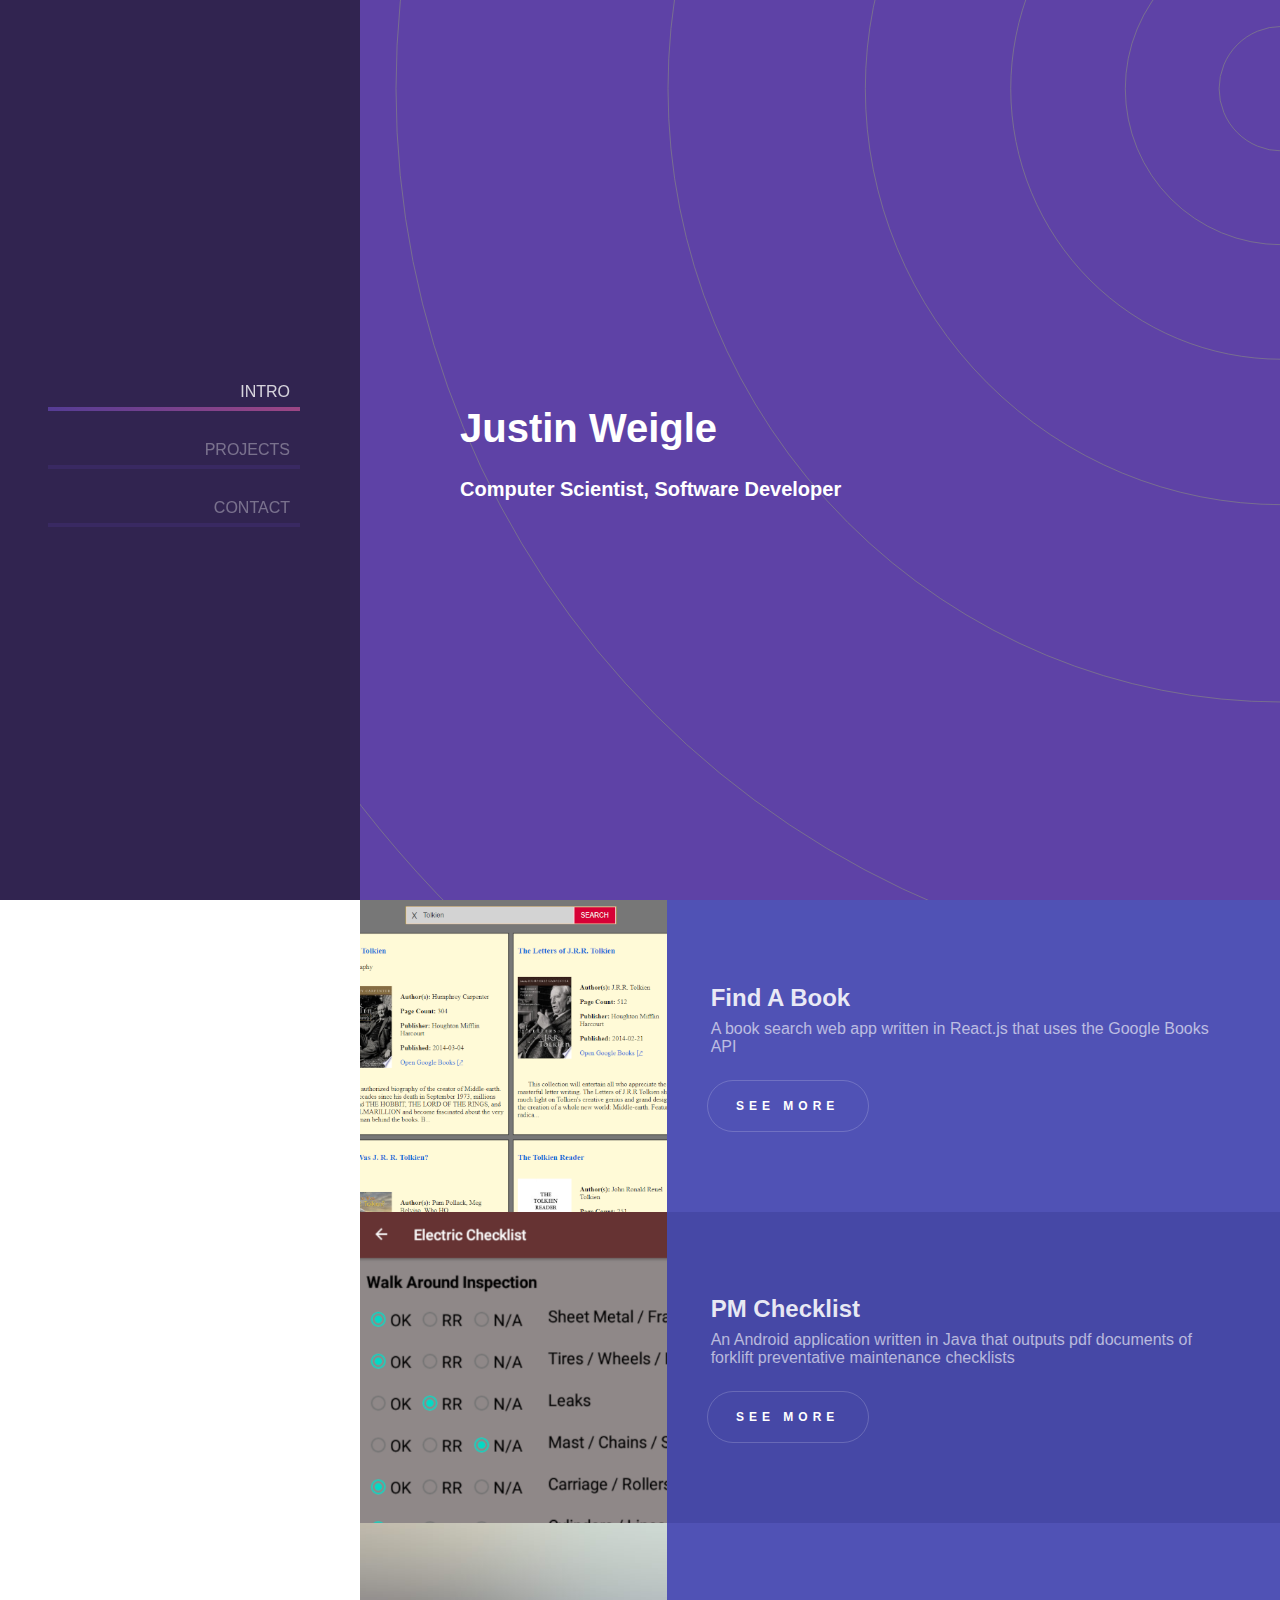
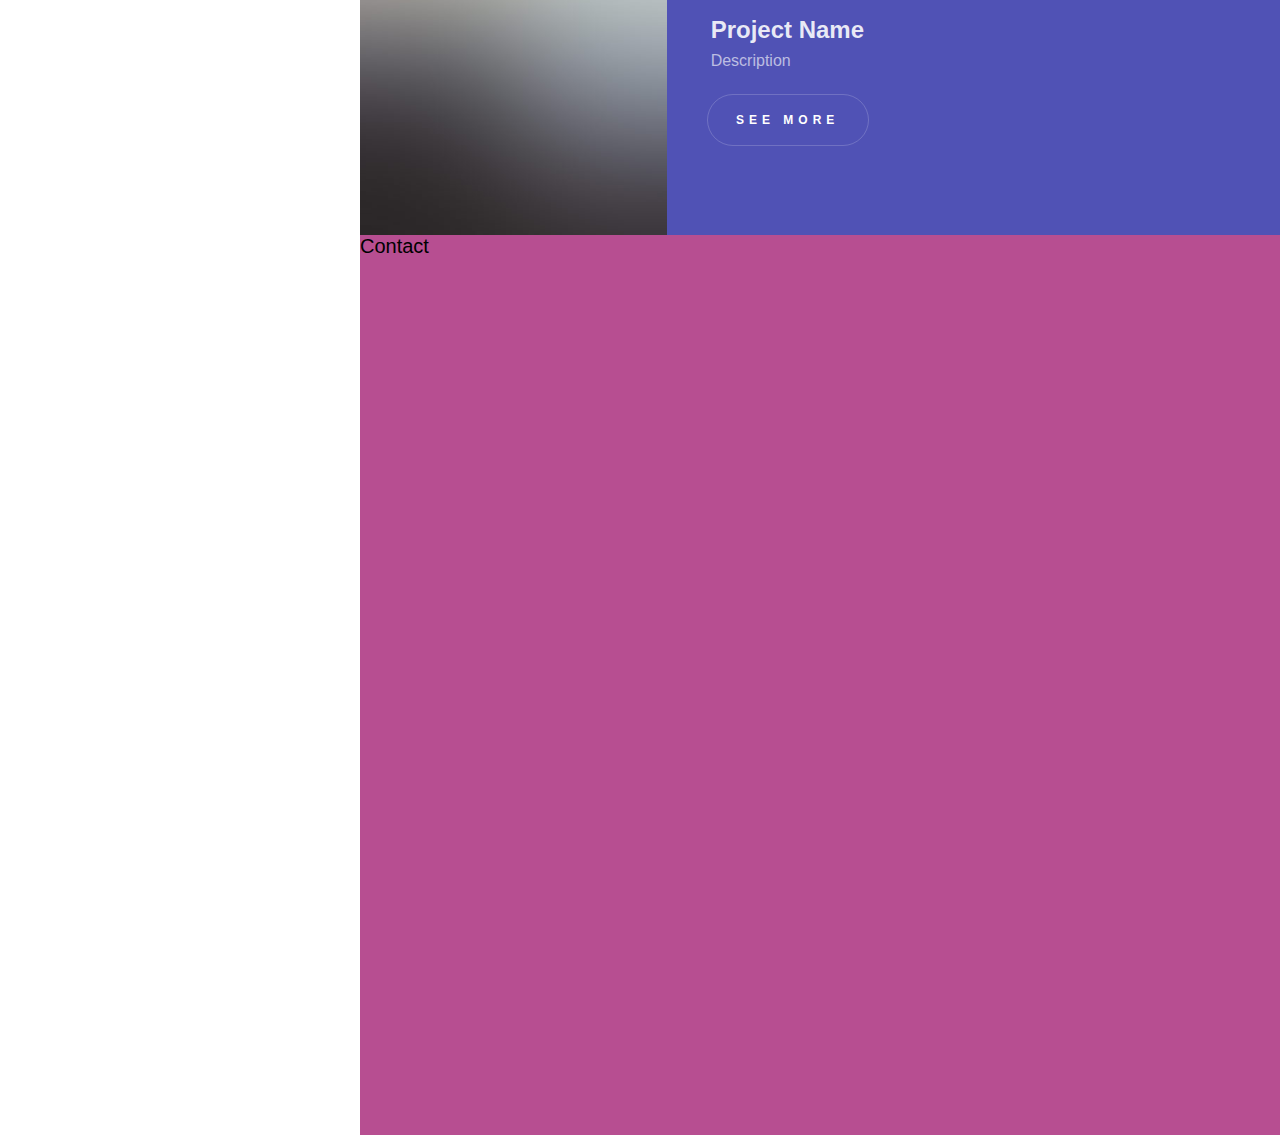
==== commit 1afa9be0: "changed placeholder project link to main site and updated image size handling for projects" ====
--- a/index.html
+++ b/index.html
@@ -65,7 +65,7 @@
           <div class="project-description">
             <h2>Project Name</h2>
             <p>Description</p>
-            <a href="https://j-weigle.github.io/projects/find-a-book" class="button">SEE MORE</a>
+            <a href="https://j-weigle.github.io" class="button">SEE MORE</a>
           </div>
 				</div>
 
--- a/css/main.css
+++ b/css/main.css
@@ -87,14 +87,11 @@
 #projects .project-image {
   position: relative;
   width: 100%;
-  min-width: 300px;
-  padding-top: 100%;
+  min-width: 15rem;
 }
 #projects .project-image > * {
-  position: absolute;
-  top: 0;
-  left: 0;
   width: 100%;
+  height: 100%;
 }
 #projects .project-description {
   display: flex;
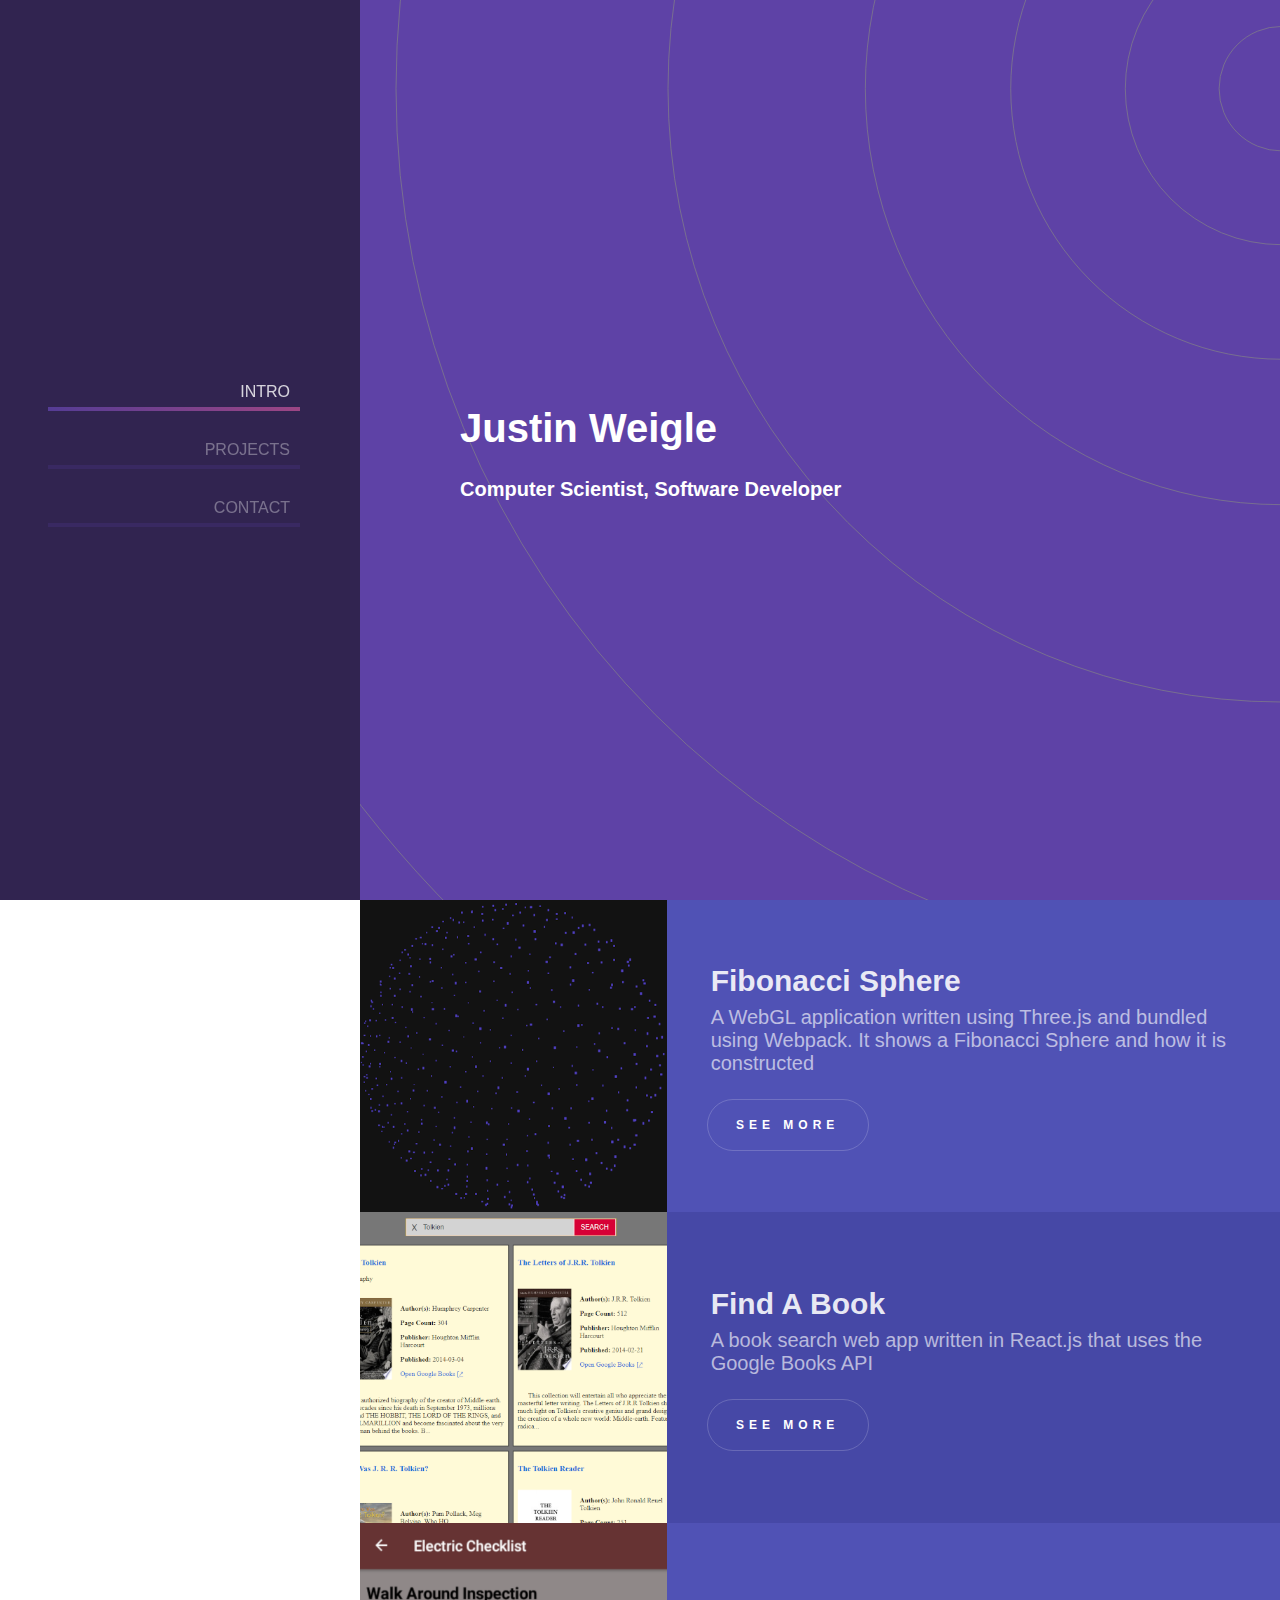
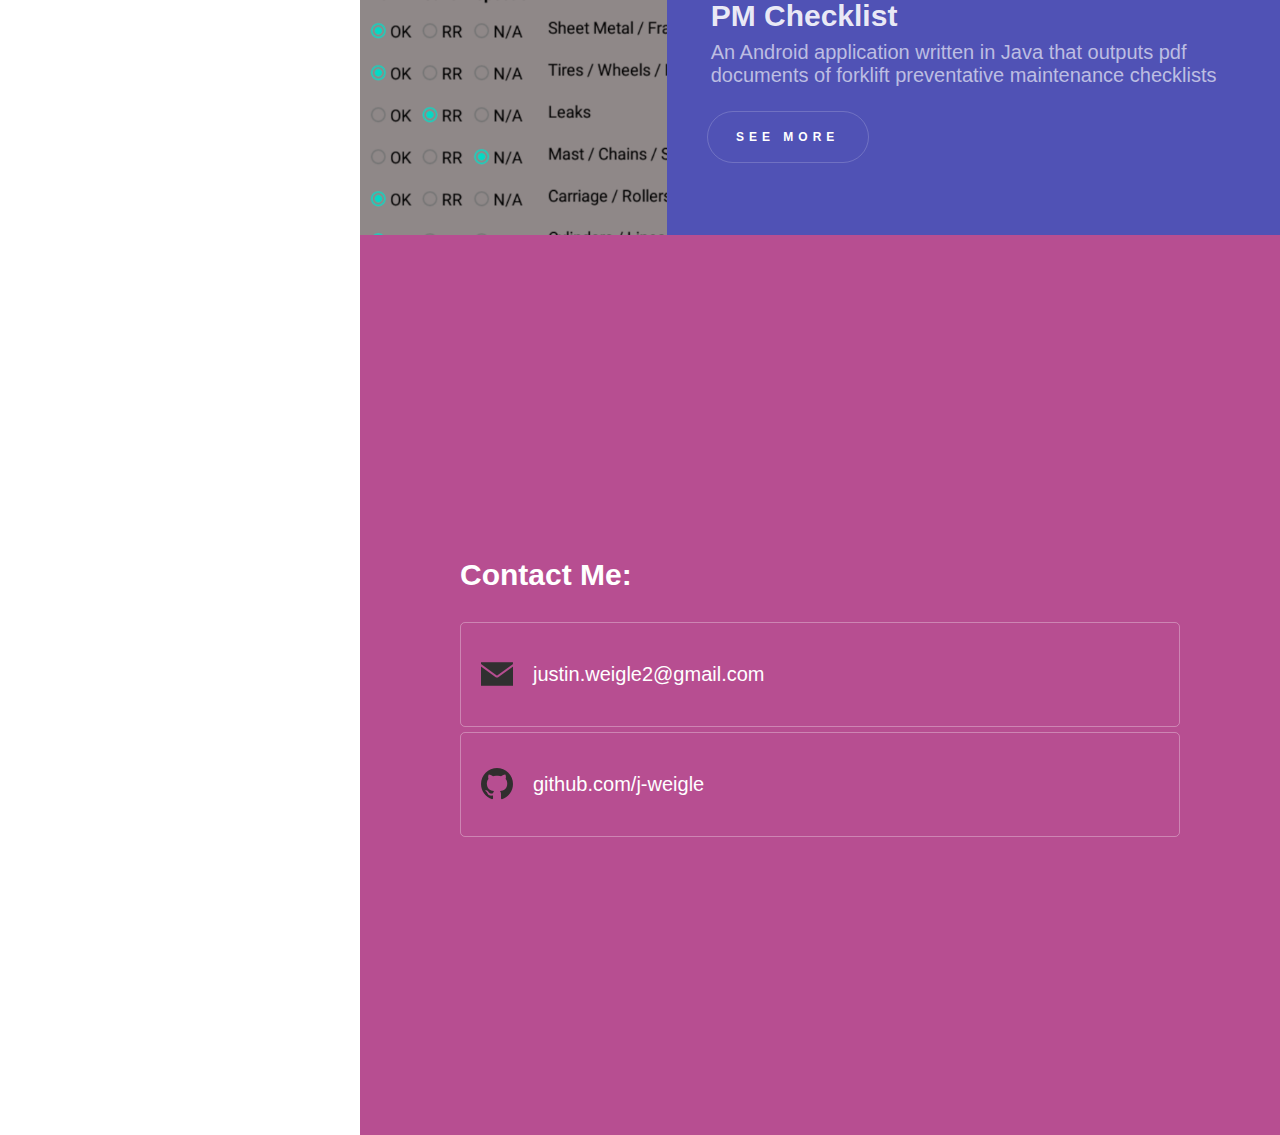
==== commit 1dd831cd: "added fibonacci sphere entry and contact info as well as a hidpi media query" ====
--- a/index.html
+++ b/index.html
@@ -37,19 +37,26 @@
           <div class="inner">
             <h1>Justin&nbsp;Weigle</h1>
             <h3>Computer&nbsp;Scientist, Software&nbsp;Developer</h3>
-            <p>
-            </p>
+            <p></p>
           </div>
         </div>
 
 				<div id="projects" class="content-section">
+          <div class="project-image">
+            <img src="img/fibonacci-sphere.png"/>
+          </div>
+          <div class="project-description">
+            <h2>Fibonacci Sphere</h2>
+            <p>A WebGL application written using Three.js and bundled using Webpack. It shows a Fibonacci Sphere and how it is constructed</p>
+            <a href="./projects/fibonacci-sphere" class="button">SEE MORE</a>
+          </div>
           <div class="project-image">
             <img src="img/find-a-book.png"/>
           </div>
           <div class="project-description">
             <h2>Find A Book</h2>
             <p>A book search web app written in React.js that uses the Google Books API</p>
-            <a href="https://j-weigle.github.io/pages/find-a-book" class="button">SEE MORE</a>
+            <a href="./pages/find-a-book" class="button">SEE MORE</a>
           </div>
           <div class="project-image">
             <img src="img/pm-checklist.png"/>
@@ -57,25 +64,32 @@
           <div class="project-description">
             <h2>PM Checklist</h2>
             <p>An Android application written in Java that outputs pdf documents of forklift preventative maintenance checklists</p>
-            <a href="https://j-weigle.github.io/pages/pm-checklist" class="button">SEE MORE</a>
-          </div>
-          <div class="project-image">
-            <img src="img/pic03.jpg"/>
-          </div>
-          <div class="project-description">
-            <h2>Project Name</h2>
-            <p>Description</p>
-            <a href="https://j-weigle.github.io" class="button">SEE MORE</a>
+            <a href="./pages/pm-checklist" class="button">SEE MORE</a>
           </div>
 				</div>
 
 				<div id="contact" class="content-section">
-          Contact
+          <div class="inner">
+            <h3>Contact Me:</h3>
+            <div class="entry">
+              <img src="img/mail.ico" alt="email icon"><a id="myem"></a>
+            </div>
+            <div class="entry">
+              <img src="img/github.ico" alt="github icon"><a href="https://github.com/j-weigle">github.com/j-weigle</a>
+            </div>
+          </div>
 				</div>
 
 			</div>
 		</div>
 
 		<script src="js/main.js"></script>
+    <script language="JavaScript">
+      const elem = document.querySelector('#myem');
+      const user = 'justin.weigle2';
+      const site = 'gmail.com';
+      elem.setAttribute('href', '\mailto:' + user + '@' + site);
+      elem.innerText  = user + '@' + site;
+    </script>
 	</body>
 </html>
--- a/css/main.css
+++ b/css/main.css
@@ -15,6 +15,11 @@
 }
 .wrapper iframe {
   border: none;
+}
+
+.codedirection {
+  unicode-bidi: bidi-override;
+  direction: rtl;
 }
 
 #navigation {
@@ -87,7 +92,6 @@
 #projects .project-image {
   position: relative;
   width: 100%;
-  min-width: 15rem;
 }
 #projects .project-image > * {
   width: 100%;
@@ -116,6 +120,30 @@
 #contact {
   min-height: 100vh;
   background-color: #B74E91;
+  display: flex;
+  flex-direction: column;
+  justify-content: center;
+  color: white;
+}
+#contact .inner {
+  margin: 1rem;
+}
+#contact .inner .entry {
+  display: flex;
+  align-items: center;
+  padding: 0.5rem;
+  margin-bottom: 0.25rem;
+  border-radius: 0.25rem;
+  border: 1px solid #FFFFFF50;
+}
+#contact .inner .entry img {
+  width: 32px;
+}
+#contact .inner .entry a {
+  padding: 0.25rem;
+  font-size: 0.8rem;
+  text-decoration: none;
+  color: white;
 }
 
 #blog {
@@ -145,15 +173,24 @@
   #hero .inner {
     margin: 2rem;
   }
+
+  #projects .project-image {
+    min-width: 15rem;
+  }
+
+  #contact .inner .entry a {
+    font-size: 1rem;
+  }
+}
+@media screen and (min-width: 480px) {
+  #contact .inner .entry {
+    padding: 0 1rem;
+  }
+  #contact .inner .entry a {
+    padding: 1rem;
+  }
 }
 @media screen and (min-width: 736px) {
-  #projects {
-    grid-template-columns: 1fr 2fr;
-  }
-  #projects div:nth-of-type(4n) {
-    background-color: #4648a6;
-  }
-
   #navigation {
     display: flex;
     width: 100%;
@@ -171,6 +208,31 @@
     font-size: 2rem;
   }
   #hero .inner h3 {
+    font-size: 1rem;
+  }
+
+  #projects {
+    grid-template-columns: 1fr 2fr;
+  }
+  #projects div:nth-of-type(4n) {
+    background-color: #4648a6;
+  }
+
+  #contact .inner {
+    margin: 5rem;
+  }
+  #contact .inner h3 {
+    font-size: 1.5rem;
+  }
+  #contact .inner .entry {
+    padding: 1rem;
+  }
+}
+@media screen and (min-width: 980px) {
+  #projects .project-description h2 {
+    font-size: 1.5rem;
+  }
+  #projects .project-description p {
     font-size: 1rem;
   }
 }
@@ -242,5 +304,21 @@
     font-size: 1.25rem;
   }
 }
+@media screen and (min-width: 2000px) {
+  #projects .project-description h2 {
+    font-size: 2rem;
+  }
+  #projects .project-description p {
+    font-size: 1.5rem;
+  }
+
+  .button {
+    width: 12rem;
+    height: 4rem;
+    line-height: 4rem;
+    font-size: 1rem;
+    letter-spacing: 0.4rem;
+  }
+}
 
 /*# sourceMappingURL=main.css.map */
